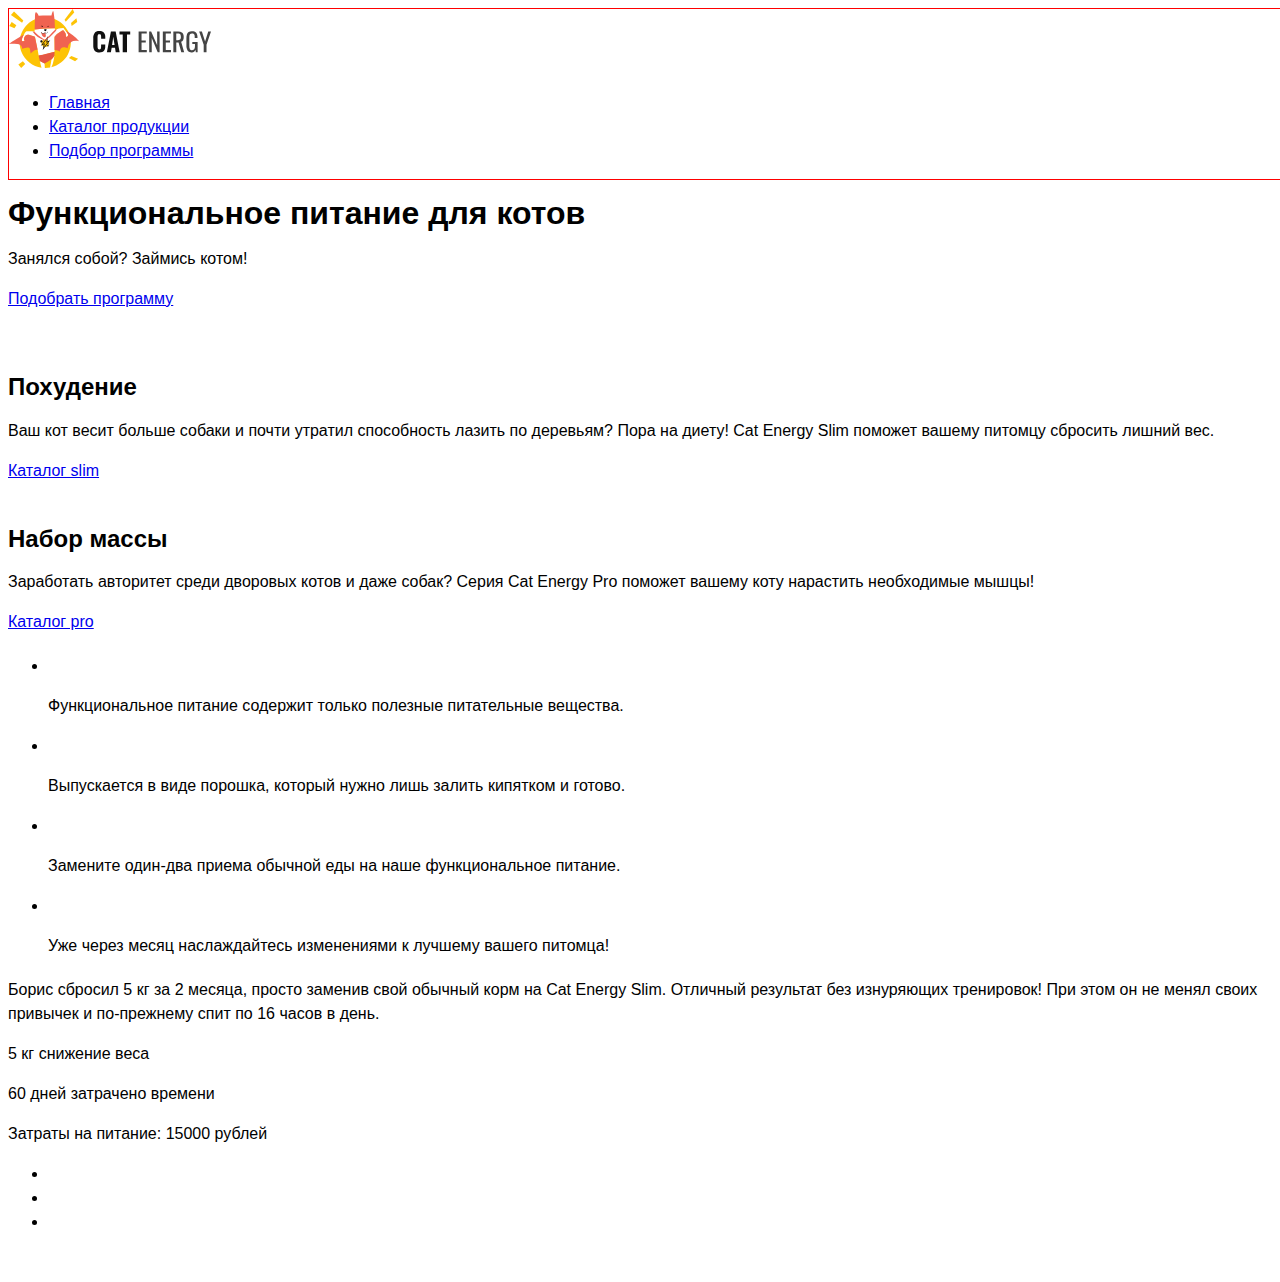
==== index.html @ 3c46f663 "test" ====
<!DOCTYPE html>
<html lang="ru">
  <head>
    <meta charset="utf-8">
    <meta name="viewport" content="width=device-width, initial-scale=1">
    <link rel="stylesheet" href="css/style.css">
    <title>Cat Energy</title>
  </head>
  <body>

    <header class="main-header wrapper">
      <div class="logo">
        <a href="#" class="logo__link">
          <img src="img/logo-desktop.svg" alt="Логотип" class="logo__img">
        </a>
      </div>
      <nav class="main-navigation">
        <ul class="navigation-list">
          <li class="navigation-list__item">
            <a href="#" class="navigation-list__link">Главная</a>
          </li>
          <li class="navigation-list__item">
            <a href="#" class="navigation-list__link">Каталог продукции</a>
          </li>
          <li class="navigation-list__item">
            <a href="#" class="navigation-list__link">Подбор программы</a>
          </li>
        </ul>
      </nav>
    </header>

    <section class="promo">
      <h1 class="promo__title">Функциональное питание для котов</h1>
      <p class="promo__text">Занялся собой? Займись котом!</p>
      <a href="#" class="promo__link">Подобрать программу</a>
    </section>

    <section class="programs">
      <h2 class="programs__section-title"></h2>
      <article class="programs__item">
        <img src="#" alt="" class="programs__logo">
        <h2 class="programs__title">Похудение</h2>
        <p class="programs__text">
          Ваш кот весит больше собаки и почти утратил способность
лазить по деревьям? Пора на диету! Cat Energy Slim поможет
вашему питомцу сбросить лишний вес.
        </p>
        <a href="#" class="programs__link">Каталог slim</a>
      </article>
      <article class="programs__item">
        <img src="#" alt="" class="programs__logo">
        <h2 class="programs__title">Набор массы</h2>
        <p class="programs__text">
          Заработать авторитет среди дворовых котов и даже собак?
Серия Cat Energy Pro поможет вашему коту нарастить
необходимые мышцы!
        </p>
        <a href="#" class="programs__link">Каталог pro</a>
      </article>
    </section>

    <section class="instructions">
      <h2 class="instructions__title"></h2>
      <ul class="instructions__list">
        <li class="instructions__item">
          <img src="#" alt="" class="instructions__logo">
          <p class="instructions__text">
            Функциональное питание содержит только полезные питательные вещества.
          </p>
        </li>
        <li class="instructions__item">
          <img src="#" alt="" class="instructions__logo">
          <p class="instructions__text">
            Выпускается в виде порошка, который нужно лишь залить кипятком и готово.
          </p>
        </li>
        <li class="instructions__item">
          <img src="#" alt="" class="instructions__logo">
          <p class="instructions__text">
            Замените один-два приема обычной еды на наше функциональное питание.
          </p>
        </li>
        <li class="instructions__item">
          <img src="#" alt="" class="instructions__logo">
          <p class="instructions__text">
            Уже через месяц наслаждайтесь изменениями к лучшему вашего питомца!
          </p>
        </li>
      </ul>
    </section>
    <section class="example">
      <h2 class="example__title"></h2>
      <div class="example__description-block">
        <p class="example__text">
          Борис сбросил 5 кг за 2 месяца, просто заменив свой
          обычный корм на Cat Energy Slim. Отличный результат
          без изнуряющих тренировок! При этом он не менял своих
          привычек и по-прежнему спит по 16 часов в день.
        </p>
        <p class="example__weight">5 кг снижение веса</p>
        <p class="example__time">60 дней затрачено времени</p>
        <p class="example__price">Затраты на питание: 15000 рублей</p>
      </div>
      <div class="example__slider-block"></div>
    </section>
    <section class="location">

    </section>
    <footer class="main-footer">
      <div class="footer-logo">

      </div>
      <div class="main-footer__social">
        <ul class="social">
          <li class="social__item">
            <a href="#" class="social__link"></a>
          </li>
          <li class="social__item">
            <a href="#" class="social__link"></a>
          </li>
          <li class="social__item">
            <a href="#" class="social__link"></a>
          </li>
        </ul>
      </div>
      <div class="main-footer__copyright">
        <a href="#" class="main-footer__academy">
          <img src="#" alt="" class="main-footer__academy-link">
        </a>
      </div>
    </footer>
  </body>
</html>
---- css/style.css ----
@font-face {
    font-family: "Oswald";
    src: url("../fonts/oswaldmedium.woff2") format("woff2"), 
    url("../fonts/oswaldmedium.woff") format("woff");
    font-weight: 500;
    font-style: normal;
    font-display: swap; 
}
  
  @font-face {
    font-family: "Oswald";
    src: url("../fonts/oswaldregular.woff2") format("woff2"), 
    url("../fonts/oswaldregular.woff") format("woff");
    font-weight: 400;
    font-style: normal;
    font-display: swap; 
}

body{
    font-family: Arial, Helvetica, sans-serif;
    font-size: 16px;
    line-height: 24px;
}

.wrapper{
    width: 1220px;
    margin: 0 auto;
}

.main-header{
    width: 1440px;
    border: 1px solid red;
}
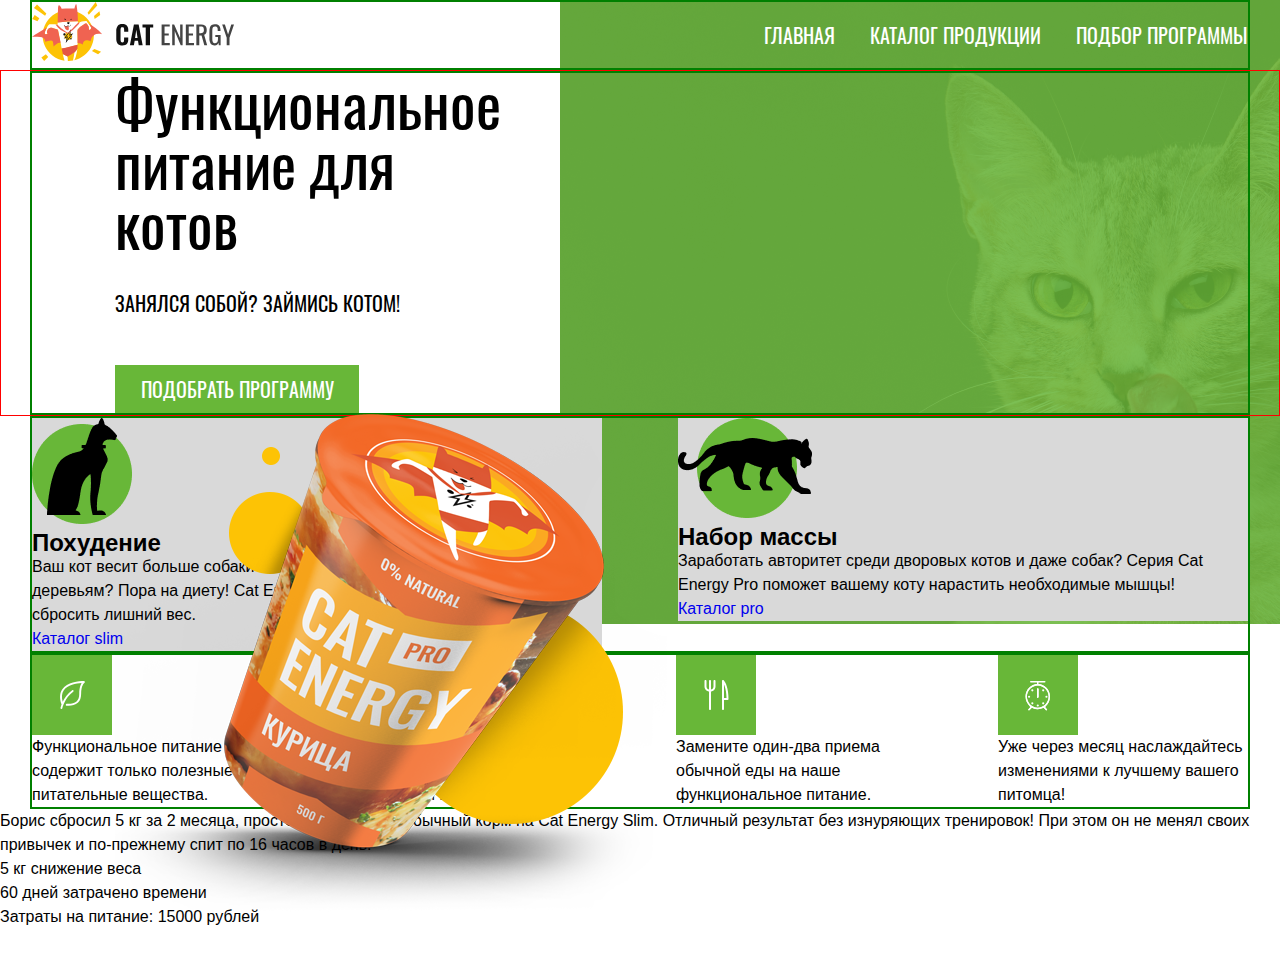
==== commit cfc62fe6: "test" ====
--- a/index.html
+++ b/index.html
@@ -30,58 +30,72 @@
     </header>
 
     <section class="promo">
-      <h1 class="promo__title">Функциональное питание для котов</h1>
-      <p class="promo__text">Занялся собой? Займись котом!</p>
-      <a href="#" class="promo__link">Подобрать программу</a>
+      <div class="promo__content wrapper">
+        <h1 class="promo__title title">Функциональное питание для котов</h1>
+        <p class="promo__text">Занялся собой? Займись котом!</p>
+        <a href="#" class="promo__link">Подобрать программу</a>
+        <img src="img/index-cat.png" alt="" class="promo__img">
+      </div>
+
     </section>
 
-    <section class="programs">
-      <h2 class="programs__section-title"></h2>
-      <article class="programs__item">
-        <img src="#" alt="" class="programs__logo">
-        <h2 class="programs__title">Похудение</h2>
-        <p class="programs__text">
-          Ваш кот весит больше собаки и почти утратил способность
-лазить по деревьям? Пора на диету! Cat Energy Slim поможет
-вашему питомцу сбросить лишний вес.
-        </p>
-        <a href="#" class="programs__link">Каталог slim</a>
-      </article>
-      <article class="programs__item">
-        <img src="#" alt="" class="programs__logo">
-        <h2 class="programs__title">Набор массы</h2>
-        <p class="programs__text">
-          Заработать авторитет среди дворовых котов и даже собак?
-Серия Cat Energy Pro поможет вашему коту нарастить
-необходимые мышцы!
-        </p>
-        <a href="#" class="programs__link">Каталог pro</a>
-      </article>
+    <section class="programs-section wrapper">
+      <h2 class="programs-section__title"></h2>
+      <ul class="programs-list">
+        <li class="programs-list__item">
+          <article class="programs-list__block">
+            <img src="img/cat_back.png" alt="" class="programs-list__logo" width="100" height="106">
+            <h2 class="programs-list__title">Похудение</h2>
+            <p class="programs-list__text">
+              Ваш кот весит больше собаки и почти утратил способность
+    лазить по деревьям? Пора на диету! Cat Energy Slim поможет
+    вашему питомцу сбросить лишний вес.
+            </p>
+            <a href="#" class="programs-list__link">Каталог slim</a>
+          </article>
+        </li>
+        <li class="programs-list__item">
+          <article class="programs-list__block">
+            <img src="img/cat_back2.png" alt="" class="programs-list__logo" width="134" height="100">
+            <h2 class="programs-list__title">Набор массы</h2>
+            <p class="programs-list__text">
+              Заработать авторитет среди дворовых котов и даже собак?
+    Серия Cat Energy Pro поможет вашему коту нарастить
+    необходимые мышцы!
+            </p>
+            <a href="#" class="programs-list__link">Каталог pro</a>
+          </article>
+        </li>
+      </ul>
     </section>
 
-    <section class="instructions">
+    <section class="instructions wrapper">
       <h2 class="instructions__title"></h2>
       <ul class="instructions__list">
         <li class="instructions__item">
-          <img src="#" alt="" class="instructions__logo">
+          <!-- <img src="#" alt="" class="instructions__logo"> -->
+          <div class="instructions__logo instructions__logo--leaf"></div>
           <p class="instructions__text">
             Функциональное питание содержит только полезные питательные вещества.
           </p>
         </li>
         <li class="instructions__item">
-          <img src="#" alt="" class="instructions__logo">
+          <!-- <img src="#" alt="" class="instructions__logo"> -->
+          <div class="instructions__logo instructions__logo--tub"></div>
           <p class="instructions__text">
             Выпускается в виде порошка, который нужно лишь залить кипятком и готово.
           </p>
         </li>
         <li class="instructions__item">
-          <img src="#" alt="" class="instructions__logo">
+          <!-- <img src="#" alt="" class="instructions__logo"> -->
+          <div class="instructions__logo instructions__logo--eat"></div>
           <p class="instructions__text">
             Замените один-два приема обычной еды на наше функциональное питание.
           </p>
         </li>
         <li class="instructions__item">
-          <img src="#" alt="" class="instructions__logo">
+          <!-- <img src="#" alt="" class="instructions__logo"> -->
+          <div class="instructions__logo instructions__logo--alarm"></div>
           <p class="instructions__text">
             Уже через месяц наслаждайтесь изменениями к лучшему вашего питомца!
           </p>
--- a/css/style.css
+++ b/css/style.css
@@ -16,18 +16,163 @@
     font-display: swap; 
 }
 
+:root {
+    --basic-green: #68B738;
+    --basic-white: #ffffff;
+    --basic-gray: #D9D9D9;
+}
+
+*{
+    margin: 0;
+    padding: 0;
+    list-style: none;
+    text-decoration: none;
+    box-sizing: border-box;
+}
+
 body{
     font-family: Arial, Helvetica, sans-serif;
     font-size: 16px;
     line-height: 24px;
+    font-weight: 400;
 }
 
 .wrapper{
     width: 1220px;
     margin: 0 auto;
+    border: 2px solid green
 }
 
+.title{
+    font-family: Oswald;
+    font-size: 60px;
+    line-height: 60px;
+    font-weight: 400;
+}
+
+
+/* main - header */
 .main-header{
-    width: 1440px;
+    display: flex;
+    justify-content: space-between;
+    align-items: center;
+    z-index: 2;
+}
+
+.navigation-list{
+    display: flex;
+}
+.navigation-list__item{
+    margin-right: 35px;
+}
+.navigation-list__item:last-child{
+    margin-right: 0;
+}
+.navigation-list__link{
+    font-family: Oswald;
+    font-size: 20px;
+    line-height: 30px;
+    text-transform: uppercase;
+    color: var(--basic-white);
+}
+
+
+/* promo */
+.promo{
     border: 1px solid red;
+}
+.promo::after{
+    content: '';
+    display: block;
+    width: 720px;
+    height: 624px;
+    position: absolute;
+    right: 0;
+    top: 0;
+    z-index: -1;
+    background-image: url(../img/index-background-img-green.png);
+}
+
+.promo__content{
+    padding-left: 83px;
+    padding-right: 83px;
+}
+.promo__title{
+    width: 414px;
+    margin-bottom: 40px;
+}
+.promo__text{
+    margin-bottom: 52px;
+    font-family: Oswald;
+    font-size: 20px;
+    line-height: 20px;
+    text-transform: uppercase;
+}
+
+.promo__link{
+    display: block;
+    width: 244px;
+    padding: 14px 0;
+    text-align: center;
+    font-family: Oswald;
+    font-size: 20px;
+    line-height: 20px;
+    text-transform: uppercase;
+    color: var(--basic-white);
+    background-color: var(--basic-green);
+}
+
+.promo__img{
+    position: absolute;
+}
+
+
+/* programs */
+.programs-list{
+    display: flex;
+    justify-content: space-between;
+}
+
+.programs-list__block{
+    width: 570px;
+    background-color: var(--basic-gray);
+}
+
+
+/* instructions */
+
+.instructions__list{
+    display: flex;
+    justify-content: space-between;
+}
+
+.instructions__item{
+    width: 250px;
+}
+
+.instructions__logo{
+    width: 80px;
+    height: 80px;
+    background-color: var(--basic-green);
+}
+
+.instructions__logo--leaf{
+    background-image: url(../img/icon_leaf.svg);
+    background-repeat: no-repeat;
+    background-position: center;
+}
+.instructions__logo--tub{
+    background-image: url(../img/icon_tub.svg);
+    background-repeat: no-repeat;
+    background-position: center;
+}
+.instructions__logo--eat{
+    background-image: url(../img/icon_eat.svg);
+    background-repeat: no-repeat;
+    background-position: center;
+}
+.instructions__logo--alarm{
+    background-image: url(../img/icon_alarm.svg);
+    background-repeat: no-repeat;
+    background-position: center;
 }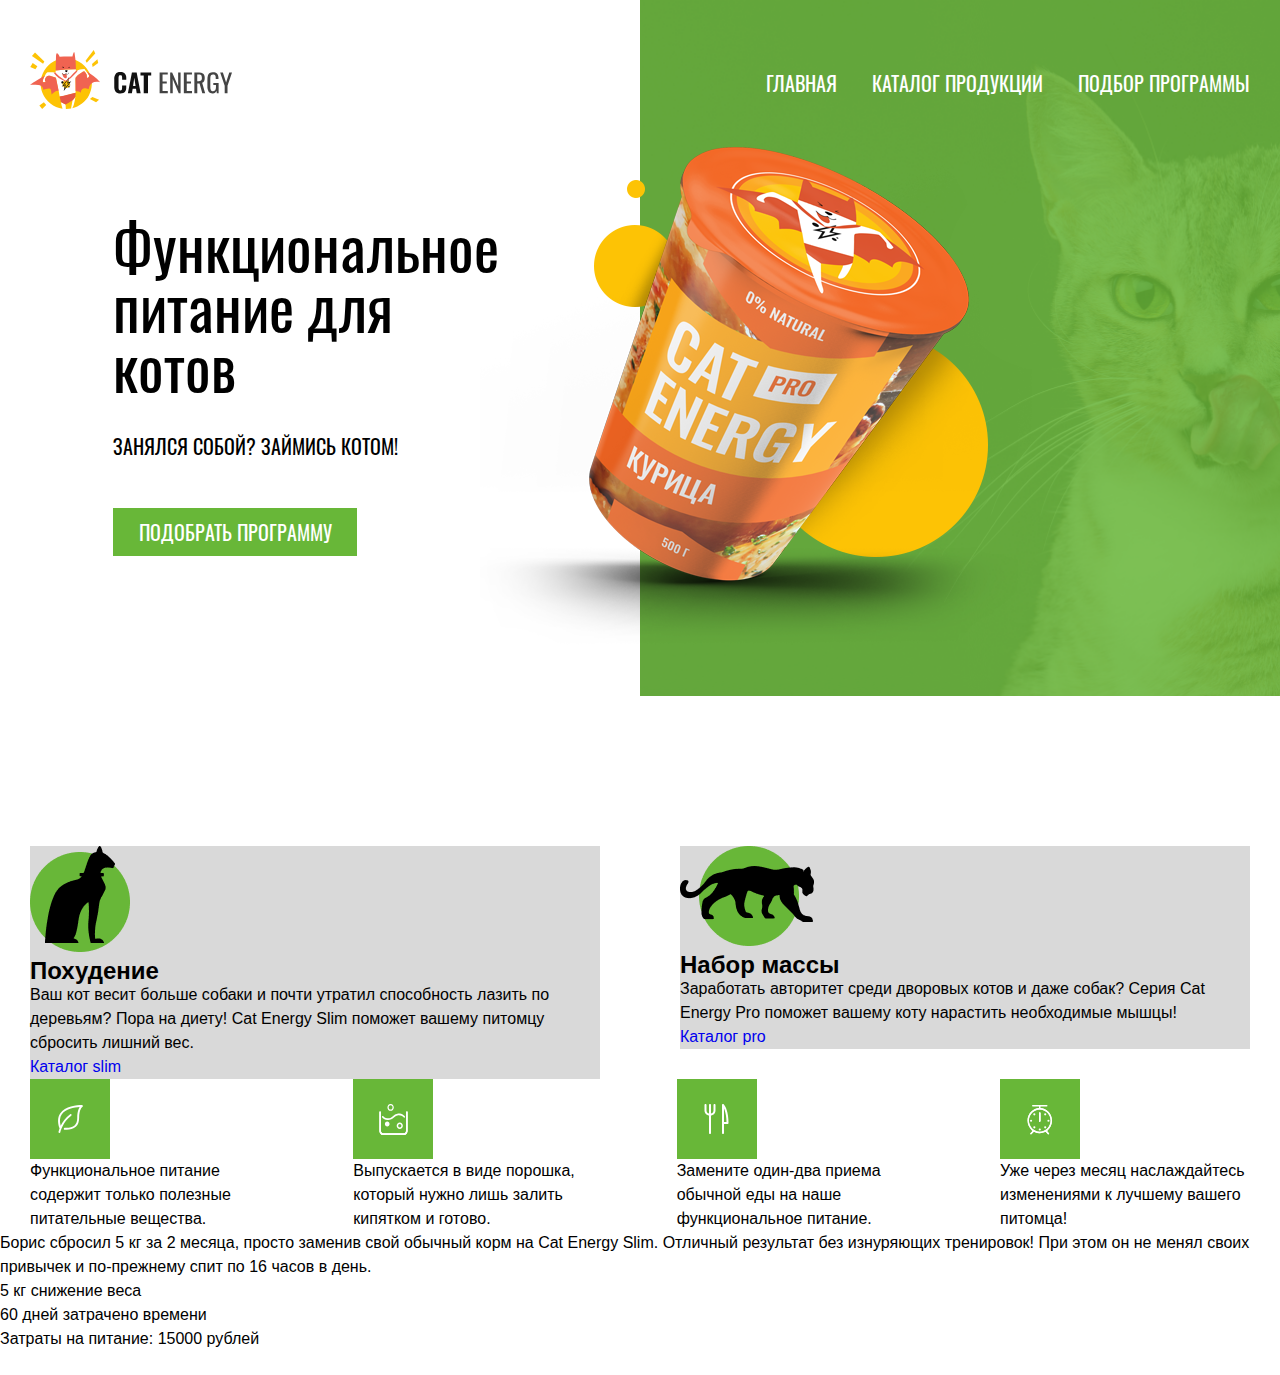
==== commit 4cc126df: "main" ====
--- a/index.html
+++ b/index.html
@@ -36,7 +36,6 @@
         <a href="#" class="promo__link">Подобрать программу</a>
         <img src="img/index-cat.png" alt="" class="promo__img">
       </div>
-
     </section>
 
     <section class="programs-section wrapper">
--- a/css/style.css
+++ b/css/style.css
@@ -20,6 +20,7 @@
     --basic-green: #68B738;
     --basic-white: #ffffff;
     --basic-gray: #D9D9D9;
+    --secondary-green: #5EAA2F;
 }
 
 *{
@@ -40,7 +41,6 @@
 .wrapper{
     width: 1220px;
     margin: 0 auto;
-    border: 2px solid green
 }
 
 .title{
@@ -56,6 +56,11 @@
     display: flex;
     justify-content: space-between;
     align-items: center;
+
+
+    padding-top: 50px;
+    /* position: relative;
+    top: 55px; */
     z-index: 2;
 }
 
@@ -74,26 +79,36 @@
     line-height: 30px;
     text-transform: uppercase;
     color: var(--basic-white);
-}
-
+    transition: 0.2s;
+}
+
+.navigation-list__link:hover{
+    opacity: 0.6;
+}
 
 /* promo */
 .promo{
-    border: 1px solid red;
+    padding-top: 100px;
+    padding-bottom: 140px;
+    margin-bottom: 150px;
 }
 .promo::after{
     content: '';
     display: block;
-    width: 720px;
-    height: 624px;
+    width: 50%;
+    min-height: 696px;
     position: absolute;
     right: 0;
     top: 0;
     z-index: -1;
     background-image: url(../img/index-background-img-green.png);
+    background-size: cover;
+
+    /* background-repeat: no-repeat; */
 }
 
 .promo__content{
+    position: relative;
     padding-left: 83px;
     padding-right: 83px;
 }
@@ -120,10 +135,17 @@
     text-transform: uppercase;
     color: var(--basic-white);
     background-color: var(--basic-green);
+    transition: 0.2s;
+}
+
+.promo__link:hover{
+    background-color: var(--secondary-green);
 }
 
 .promo__img{
     position: absolute;
+    top: -70px;
+    left: 450px;
 }
 
 
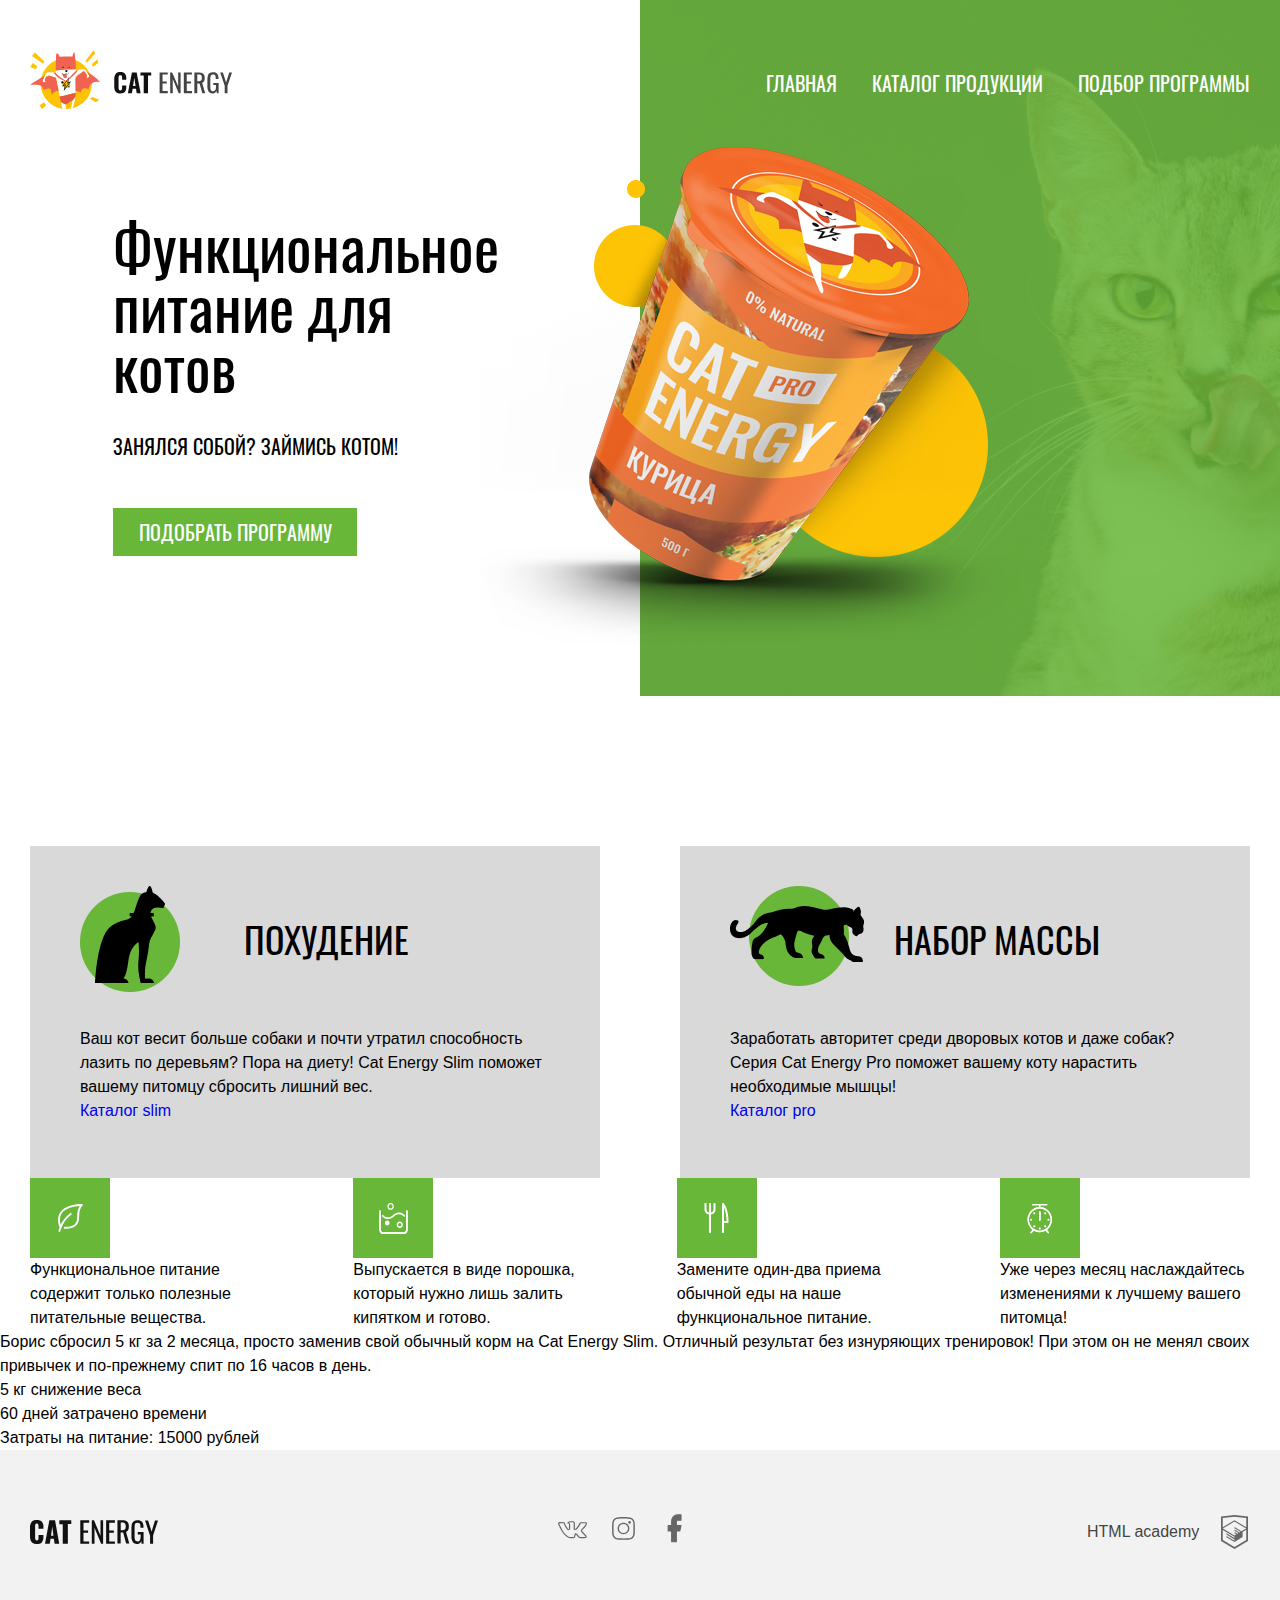
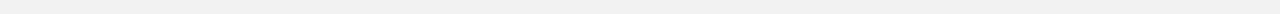
==== commit f94b93de: "footer" ====
--- a/index.html
+++ b/index.html
@@ -120,26 +120,43 @@
 
     </section>
     <footer class="main-footer">
-      <div class="footer-logo">
-
-      </div>
-      <div class="main-footer__social">
-        <ul class="social">
-          <li class="social__item">
-            <a href="#" class="social__link"></a>
-          </li>
-          <li class="social__item">
-            <a href="#" class="social__link"></a>
-          </li>
-          <li class="social__item">
-            <a href="#" class="social__link"></a>
-          </li>
-        </ul>
-      </div>
-      <div class="main-footer__copyright">
-        <a href="#" class="main-footer__academy">
-          <img src="#" alt="" class="main-footer__academy-link">
-        </a>
+      <div class="wrapper main-footer-content">
+        <img src="img/footer-logo-desktop.svg" alt="" class="main-footer__logo">
+        <div class="main-footer__social">
+          <ul class="social">
+            <li class="social__item">
+              <a href="#" class="social__link">
+                <svg width="30" height="22" viewBox="0 0 30 22" fill="none" xmlns="http://www.w3.org/2000/svg">
+                  <path d="M0.0914307 5.48988C0.0914307 4.63485 0.643326 4.17381 1.74712 4.10674L6.00052 4.13189C6.28599 4.13189 6.47629 4.25763 6.57145 4.50911C7.00916 5.76651 7.4992 6.85206 8.04158 7.76577C8.58397 8.67948 9.29287 9.7315 10.1683 10.9218C10.2444 11.0727 10.3681 11.1482 10.5394 11.1482C10.6726 11.1482 10.7773 11.0895 10.8534 10.9721L10.939 10.6955L10.9676 6.34491C10.9676 6.04313 10.8867 5.84195 10.7249 5.74136C10.5632 5.64077 10.2634 5.56532 9.82573 5.51503C9.48318 5.46473 9.3119 5.28031 9.3119 4.96177C9.3119 4.89471 9.32141 4.84442 9.34044 4.81089C9.74009 3.72114 10.8819 3.17627 12.766 3.17627L14.3646 3.15112C15.0878 3.15112 15.6872 3.31039 16.163 3.62893C16.6388 3.94747 16.8767 4.45043 16.8767 5.13781V10.8464C17.0099 10.9302 17.1336 10.9721 17.2478 10.9721C17.5332 10.9721 17.7806 10.8212 17.99 10.5195C20.0834 7.93761 21.2157 6.21079 21.387 5.33899C21.387 5.32223 21.406 5.28031 21.4441 5.21325C21.5773 4.96177 21.7962 4.74383 22.1007 4.55941C22.4051 4.37499 22.6716 4.24925 22.9 4.18219C22.9761 4.14866 23.0617 4.13189 23.1569 4.13189H27.5816L27.867 4.15704C28.2476 4.15704 28.5426 4.31631 28.752 4.63485C28.8281 4.73544 28.8804 4.84442 28.909 4.96177C28.9375 5.07913 28.9565 5.19649 28.966 5.31384C28.9756 5.4312 28.9803 5.49826 28.9803 5.51503V5.69106C28.8471 6.37844 28.5093 7.11192 27.9669 7.89151C27.4245 8.67109 26.7347 9.51355 25.8973 10.4189C25.06 11.3242 24.5366 11.9194 24.3273 12.2044C24.156 12.4056 24.0704 12.59 24.0704 12.7576C24.0704 12.8918 24.1465 13.0426 24.2987 13.2103L28.4665 17.8375C28.6949 18.1058 28.809 18.3992 28.809 18.7177C28.809 19.1033 28.6378 19.4218 28.2952 19.6733C27.9527 19.9248 27.5435 20.0673 27.0677 20.1008L26.5824 20.126H22.2434C22.2244 20.126 22.1863 20.1302 22.1292 20.1385C22.0721 20.1469 22.034 20.1511 22.015 20.1511C21.5963 20.1511 21.2062 19.9919 20.8446 19.6733C20.7114 19.5392 19.8169 18.55 18.1613 16.7059C18.0661 16.5885 17.9329 16.4795 17.7616 16.3789C17.6855 16.6472 17.5856 17.0328 17.4619 17.5357C17.3382 18.0387 17.2478 18.3992 17.1907 18.6171L17.105 19.0446C16.9147 19.6314 16.5151 19.9835 15.9061 20.1008L15.5065 20.126H12.7089C11.1293 20.126 9.55454 19.4889 7.98449 18.2147C6.41444 16.9406 5.0014 15.2934 3.74536 13.2732C2.48932 11.2529 1.31892 8.90162 0.234162 6.21917C0.139008 6.00122 0.0914307 5.75813 0.0914307 5.48988ZM17.2478 12.0032C16.8481 12.0032 16.4865 11.9068 16.163 11.714C15.8395 11.5212 15.6777 11.2571 15.6777 10.9218V5.13781C15.6777 4.8025 15.5826 4.5636 15.3923 4.42109C15.202 4.27859 14.8689 4.20734 14.3931 4.20734L12.766 4.25763C11.9477 4.25763 11.3292 4.38337 10.9105 4.63485C11.7479 4.98692 12.1665 5.55694 12.1665 6.34491V10.7709C12.1285 11.1901 11.9382 11.538 11.5956 11.8146C11.253 12.0912 10.8724 12.2295 10.4538 12.2295C9.88282 12.2295 9.44511 11.9864 9.14062 11.5002C7.65621 9.52193 6.55242 7.64422 5.82924 5.8671L5.57233 5.21325L1.77566 5.18811C1.52826 5.18811 1.39029 5.20068 1.36174 5.22583C1.3332 5.25098 1.31892 5.32223 1.31892 5.43958C1.31892 5.59047 1.33795 5.74974 1.37602 5.9174L1.97549 7.32568C3.57408 10.9637 5.31065 13.8306 7.18519 15.9263C9.05974 18.0219 10.901 19.0698 12.7089 19.0698H15.5635C15.6777 19.0698 15.7634 19.0404 15.8205 18.9817C15.8776 18.9231 15.9251 18.8099 15.9632 18.6422L16.0203 18.3908L16.5627 16.1778C16.7149 15.876 16.8481 15.6748 16.9623 15.5742C17.1717 15.3898 17.4191 15.2976 17.7045 15.2976C18.1613 15.2976 18.6275 15.5407 19.1033 16.0269L21.5297 18.7428C21.682 18.9608 21.8437 19.0698 22.015 19.0698H26.7252C27.2961 19.0698 27.5816 18.944 27.5816 18.6925C27.5816 18.6087 27.553 18.5249 27.4959 18.4411L23.3567 13.8893C23.0332 13.5372 22.8714 13.16 22.8714 12.7576C22.8714 12.3553 23.0237 11.9697 23.3281 11.6008C23.5755 11.2655 24.0561 10.7081 24.7697 9.92849C25.4834 9.1489 26.1067 8.41961 26.6395 7.74062C27.1724 7.06163 27.5245 6.4455 27.6957 5.89225L27.7814 5.56532C27.7623 5.53179 27.7528 5.47731 27.7528 5.40186C27.7528 5.32642 27.7433 5.26355 27.7243 5.21325H23.2425C22.957 5.31384 22.7287 5.46473 22.5574 5.66592L22.3861 6.14373C21.9103 7.30053 20.6638 9.08603 18.6465 11.5002C18.2469 11.8355 17.7806 12.0032 17.2478 12.0032Z"/>
+                  </svg>
+              </a>
+            </li>
+            <li class="social__item">
+              <a href="#" class="social__link">
+                <svg width="23" height="23" viewBox="0 0 23 23" fill="none" xmlns="http://www.w3.org/2000/svg">
+                  <path d="M11.4775 0.0898438C13.3942 0.0898438 14.959 0.112305 16.1719 0.157227C17.2051 0.202148 18.126 0.381836 18.9346 0.696289C19.7132 0.995768 20.387 1.43001 20.9561 1.99902C21.5251 2.56803 21.9593 3.24186 22.2588 4.02051C22.5732 4.8291 22.7529 5.75 22.7979 6.7832C22.8428 7.99609 22.8652 9.56087 22.8652 11.4775C22.8652 13.3942 22.8428 14.959 22.7979 16.1719C22.7529 17.2051 22.5732 18.126 22.2588 18.9346C21.9593 19.7132 21.5251 20.387 20.9561 20.9561C20.387 21.5251 19.7132 21.9593 18.9346 22.2588C18.126 22.5732 17.2051 22.7529 16.1719 22.7978C14.959 22.8428 13.3942 22.8652 11.4775 22.8652C9.56087 22.8652 7.99609 22.8428 6.7832 22.7978C5.75 22.7529 4.8291 22.5732 4.02051 22.2588C3.24186 21.9593 2.56803 21.5251 1.99902 20.9561C1.43001 20.387 0.995768 19.7132 0.696289 18.9346C0.381836 18.126 0.202148 17.2051 0.157227 16.1719C0.112305 14.959 0.0898438 13.3942 0.0898438 11.4775C0.0898438 9.56087 0.112305 7.99609 0.157227 6.7832C0.202148 5.75 0.381836 4.8291 0.696289 4.02051C0.995768 3.24186 1.43001 2.56803 1.99902 1.99902C2.56803 1.43001 3.24186 0.995768 4.02051 0.696289C4.8291 0.381836 5.75 0.202148 6.7832 0.157227C7.99609 0.112305 9.56087 0.0898438 11.4775 0.0898438ZM11.4775 1.57227C9.486 1.57227 7.86133 1.59473 6.60352 1.63965C5.79492 1.6696 5.04622 1.81185 4.35742 2.06641C3.2793 2.51562 2.51562 3.2793 2.06641 4.35742C1.81185 5.04622 1.6696 5.79492 1.63965 6.60352C1.59473 7.86133 1.57227 9.486 1.57227 11.4775C1.57227 13.4691 1.59473 15.0937 1.63965 16.3516C1.6696 17.1602 1.81185 17.9089 2.06641 18.5977C2.51562 19.6758 3.2793 20.4395 4.35742 20.8887C5.04622 21.1432 5.79492 21.2855 6.60352 21.3154C7.86133 21.3603 9.486 21.3828 11.4775 21.3828C13.4691 21.3828 15.0938 21.3603 16.3516 21.3154C17.1602 21.2855 17.9089 21.1432 18.5977 20.8887C19.6758 20.4395 20.4395 19.6758 20.8887 18.5977C21.1432 17.9089 21.2855 17.1602 21.3154 16.3516C21.3604 15.0937 21.3828 13.4691 21.3828 11.4775C21.3828 9.486 21.3604 7.86133 21.3154 6.60352C21.2855 5.79492 21.1432 5.04622 20.8887 4.35742C20.4395 3.2793 19.6758 2.51562 18.5977 2.06641C17.9089 1.81185 17.1602 1.6696 16.3516 1.63965C15.0938 1.59473 13.4691 1.57227 11.4775 1.57227ZM11.4775 16.0371C12.7354 16.0371 13.8097 15.5916 14.7007 14.7007C15.5916 13.8097 16.0371 12.7354 16.0371 11.4775C16.0371 10.2197 15.5916 9.14534 14.7007 8.25439C13.8097 7.36344 12.7354 6.91797 11.4775 6.91797C10.2197 6.91797 9.14534 7.36344 8.25439 8.25439C7.36344 9.14534 6.91797 10.2197 6.91797 11.4775C6.91797 12.7354 7.36344 13.8097 8.25439 14.7007C9.14534 15.5916 10.2197 16.0371 11.4775 16.0371ZM11.4775 5.63769C13.0947 5.63769 14.4723 6.20671 15.6104 7.34473C16.7484 8.48275 17.3174 9.86035 17.3174 11.4775C17.3174 13.0947 16.7484 14.4723 15.6104 15.6104C14.4723 16.7484 13.0947 17.3174 11.4775 17.3174C9.86035 17.3174 8.48275 16.7484 7.34473 15.6104C6.20671 14.4723 5.6377 13.0947 5.6377 11.4775C5.6377 9.86035 6.20671 8.48275 7.34473 7.34473C8.48275 6.20671 9.86035 5.63769 11.4775 5.63769ZM18.9346 5.41309C18.9346 5.78743 18.7998 6.10563 18.5303 6.36768C18.2607 6.62972 17.9313 6.76074 17.542 6.76074C17.1676 6.76074 16.8494 6.62972 16.5874 6.36768C16.3254 6.10563 16.1943 5.78743 16.1943 5.41309C16.1943 5.02376 16.3254 4.69434 16.5874 4.4248C16.8494 4.15527 17.1676 4.02051 17.542 4.02051C17.9163 4.02051 18.242 4.15902 18.519 4.43603C18.7961 4.71305 18.9346 5.03874 18.9346 5.41309Z"/>
+                  </svg>
+              </a>
+            </li>
+            <li class="social__item">
+              <a href="#" class="social__link">
+                <svg width="28" height="33" viewBox="0 0 28 33" fill="none" xmlns="http://www.w3.org/2000/svg">
+                  <path d="M21.0001 2.74976H17.5001C15.953 2.74976 14.4693 3.45999 13.3753 4.72423C12.2813 5.98846 11.6667 7.70313 11.6667 9.49103V13.5358H8.16675V18.9288H11.6667V29.7148H16.3334V18.9288H19.8334L21.0001 13.5358H16.3334V9.49103C16.3334 9.13345 16.4563 8.79051 16.6751 8.53767C16.8939 8.28482 17.1907 8.14277 17.5001 8.14277H21.0001V2.74976Z" stroke="#666666" stroke-width="1.1" stroke-linecap="round" stroke-linejoin="round"/>
+                </svg>
+              </a>
+            </li>
+          </ul>
+        </div>
+        <div class="main-footer__copyright">
+          <div class="copyright">
+            <a href="#" class="copyright__link">
+              <span class="copyright__text"><span>html</span> academy</span>
+              <svg width="27" height="34" viewBox="0 0 27 34" fill="none" xmlns="http://www.w3.org/2000/svg" class="copyright__logo">
+                <path d="M13.6426 0.0157537L13.5 0L0 1.40733V26.0129L13.5 34L27 26.0129V1.40733L13.6426 0.0157537ZM25.2344 25.0151L13.5 31.9573L1.76561 25.0151V14.9293L13.4507 21.8451L13.4701 23.0984L5.45351 18.3548L5.44295 19.5801L13.4894 24.3885L13.5088 25.675L5.46408 20.9174L5.45351 22.1427L13.5 26.9511L21.6239 22.1182V20.8929V16.909L25.2432 14.7595L25.2344 25.0151ZM25.2344 13.4519L22.0147 15.3319L20.5325 16.2071L13.4666 12.0201L13.456 13.2454L19.4957 16.818L19.4429 16.8495L19.3126 16.9247L18.4536 17.4166L13.4666 14.4689L13.456 15.6942L17.3921 18.0222L16.4591 18.6314L16.438 18.6436L13.4666 16.902L13.456 18.1273L15.4029 19.2615L13.4155 20.4483L1.7973 13.5762L13.4349 6.61831L25.2344 13.4519ZM25.2344 12.2266L13.4401 5.31075L1.76561 12.2196V2.9897L13.5 1.76442L25.2344 2.9897V12.2266Z"/>
+              </svg>
+            </a>
+          </div>
+        </div>
       </div>
     </footer>
   </body>
--- a/css/style.css
+++ b/css/style.css
@@ -156,8 +156,27 @@
 }
 
 .programs-list__block{
+    position: relative;
     width: 570px;
+    padding-top: 75px;
+    padding-left: 50px;
+    padding-bottom: 55px;
+    padding-right: 50px;
     background-color: var(--basic-gray);
+}
+
+.programs-list__logo{
+    position: absolute;
+    top: 40px;
+}
+.programs-list__title{
+    padding-left: 164px;
+    margin-bottom: 70px;
+    font-family: Oswald;
+    font-size: 36px;
+    line-height: 36px;
+    font-weight: 400;
+    text-transform: uppercase;
 }
 
 
@@ -197,4 +216,58 @@
     background-image: url(../img/icon_alarm.svg);
     background-repeat: no-repeat;
     background-position: center;
+}
+
+
+/* footer */
+
+.main-footer{
+    background-color: #F2F2F2;
+}
+
+.main-footer-content{
+    display: flex;
+    justify-content: space-between;
+    align-items: center;
+    padding-top: 62px;
+    padding-bottom: 62px;
+}
+.social{
+    display: flex;
+    justify-content: space-between;
+    align-items: center;
+    width: 130px;
+}
+
+.social__link svg{
+    fill: #666666;
+}
+
+.social__link:hover svg{
+    fill: var(--basic-green);
+}
+
+.copyright{
+    width: 163px;
+}
+.copyright__text{
+    color: #444444;
+    font-weight: 400;
+}
+.copyright__text span{
+    text-transform: uppercase;
+}
+
+.copyright__link{
+    display: flex;
+    align-items: center;
+    column-gap: 22px;
+}
+
+.copyright__link .copyright__logo{
+    fill: #666666;
+}
+
+.copyright__link:hover .copyright__logo{
+    fill: var(--basic-green);
 }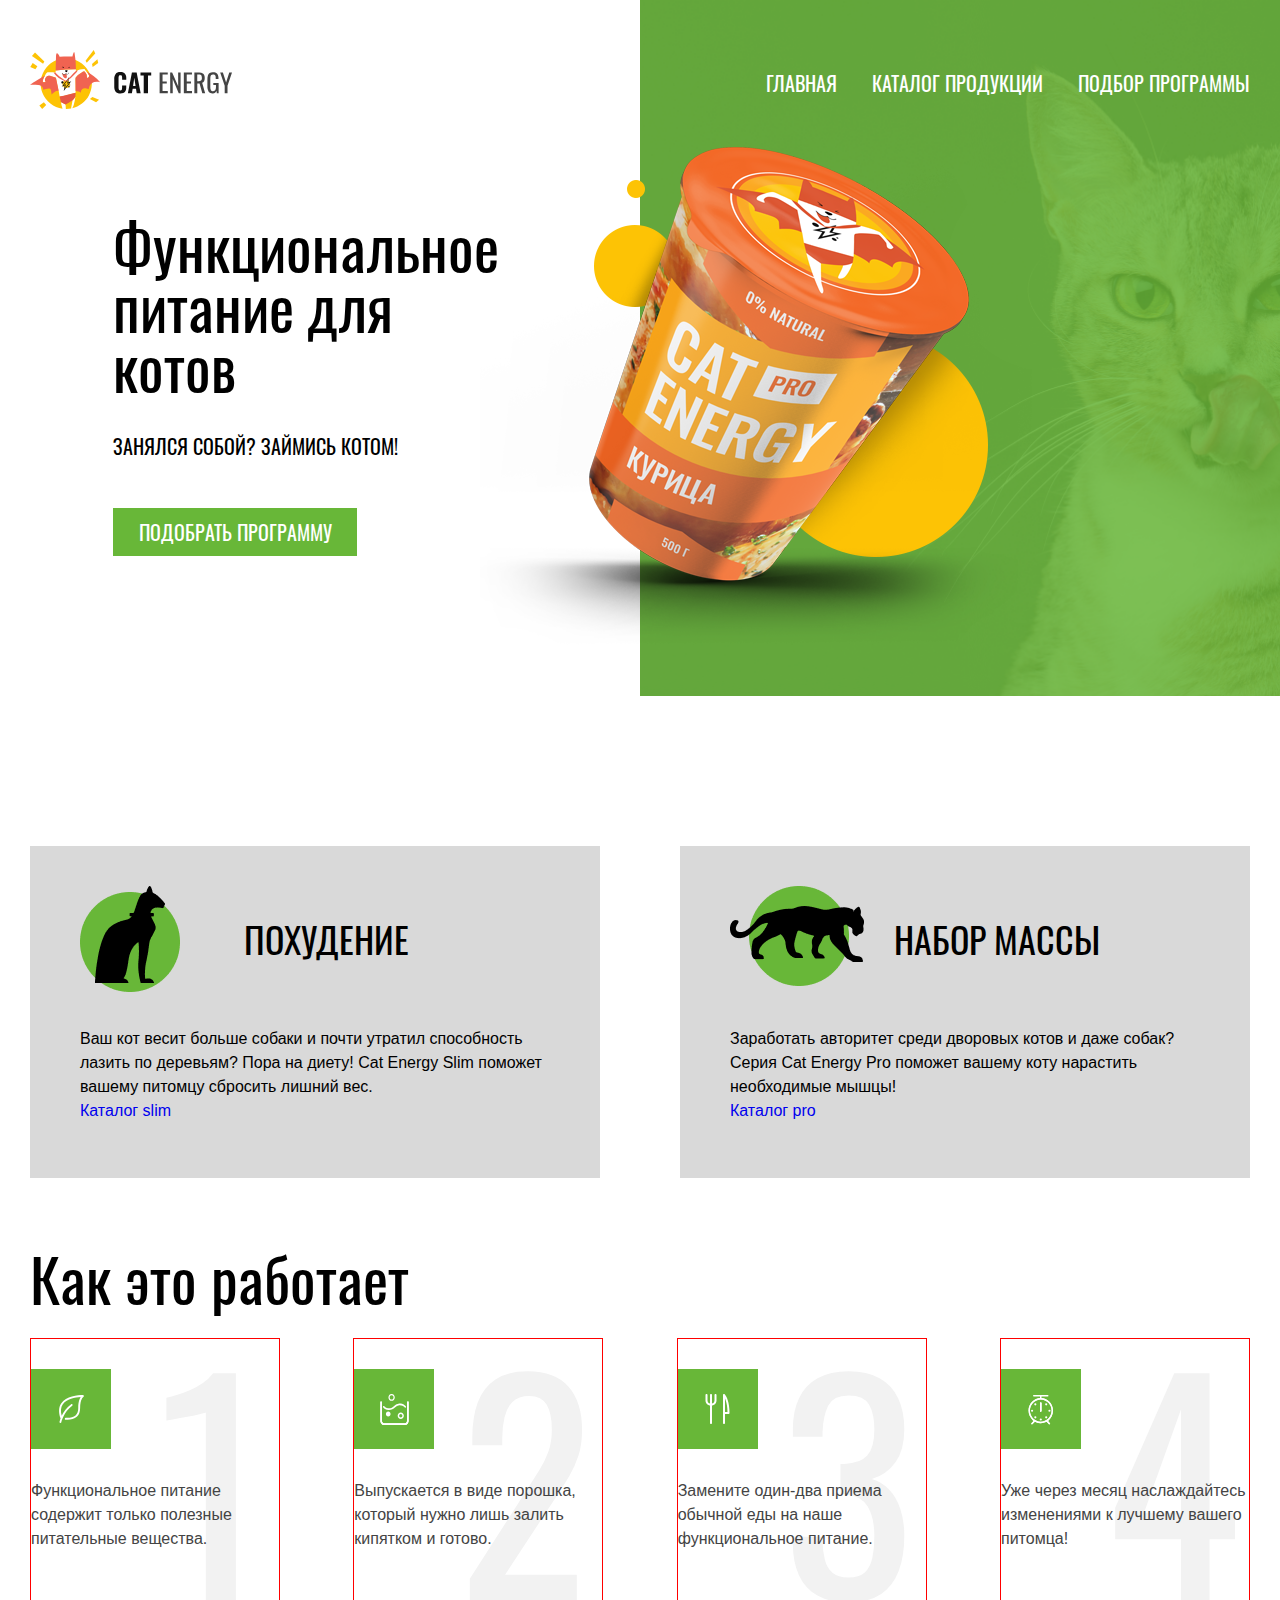
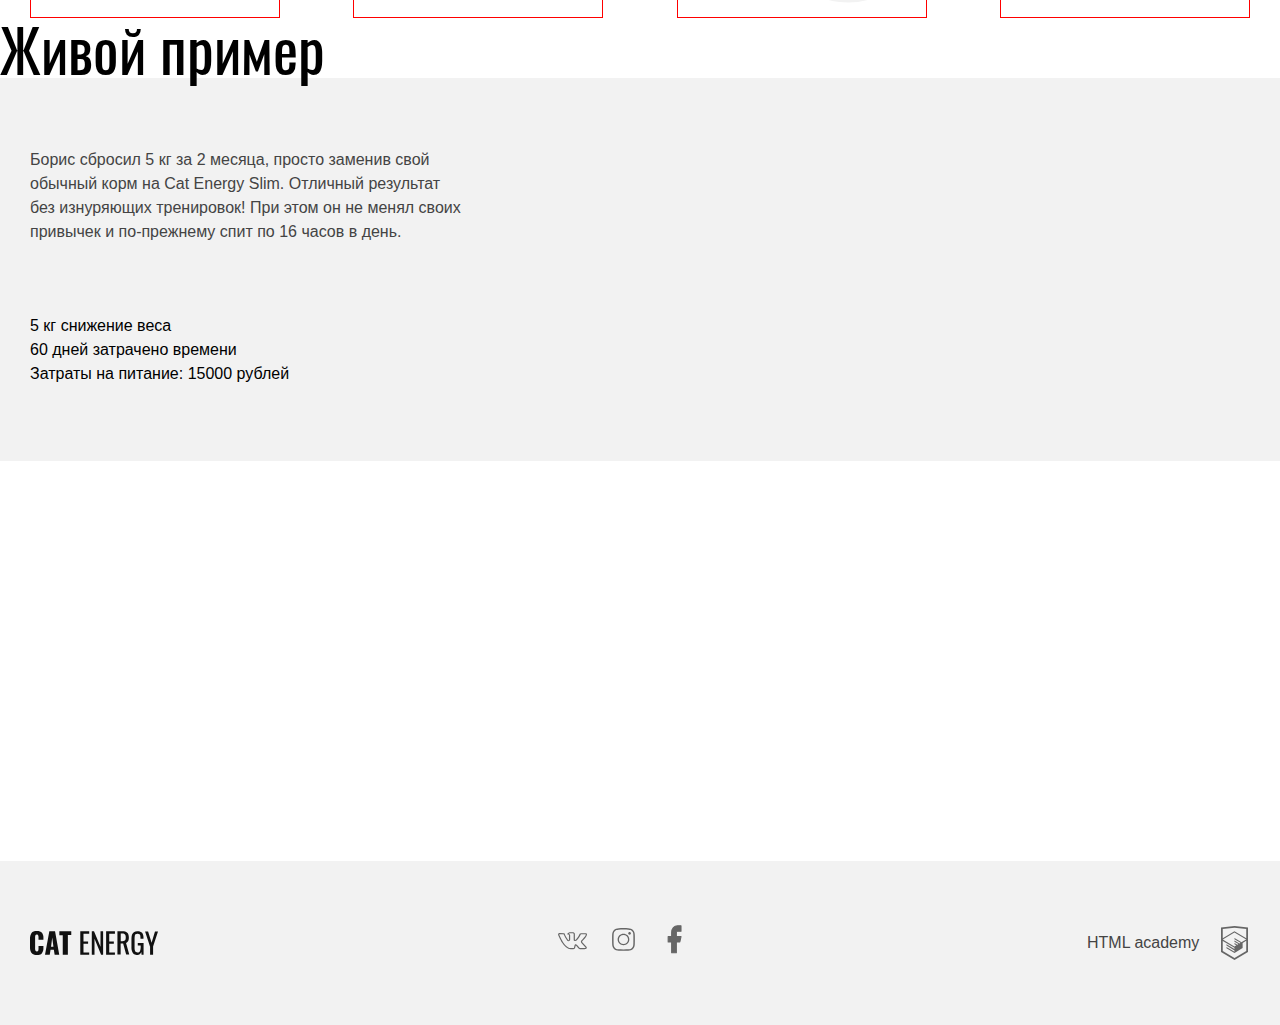
==== commit a6c22833: "catalog" ====
--- a/index.html
+++ b/index.html
@@ -6,7 +6,7 @@
     <link rel="stylesheet" href="css/style.css">
     <title>Cat Energy</title>
   </head>
-  <body>
+  <body class="main-page">
 
     <header class="main-header wrapper">
       <div class="logo">
@@ -20,7 +20,7 @@
             <a href="#" class="navigation-list__link">Главная</a>
           </li>
           <li class="navigation-list__item">
-            <a href="#" class="navigation-list__link">Каталог продукции</a>
+            <a href="catalog.html" class="navigation-list__link">Каталог продукции</a>
           </li>
           <li class="navigation-list__item">
             <a href="#" class="navigation-list__link">Подбор программы</a>
@@ -39,12 +39,12 @@
     </section>
 
     <section class="programs-section wrapper">
-      <h2 class="programs-section__title"></h2>
+      <h2 class="programs-section__title title"></h2>
       <ul class="programs-list">
         <li class="programs-list__item">
           <article class="programs-list__block">
             <img src="img/cat_back.png" alt="" class="programs-list__logo" width="100" height="106">
-            <h2 class="programs-list__title">Похудение</h2>
+            <h3 class="programs-list__title">Похудение</h3>
             <p class="programs-list__text">
               Ваш кот весит больше собаки и почти утратил способность
     лазить по деревьям? Пора на диету! Cat Energy Slim поможет
@@ -56,7 +56,7 @@
         <li class="programs-list__item">
           <article class="programs-list__block">
             <img src="img/cat_back2.png" alt="" class="programs-list__logo" width="134" height="100">
-            <h2 class="programs-list__title">Набор массы</h2>
+            <h3 class="programs-list__title">Набор массы</h3>
             <p class="programs-list__text">
               Заработать авторитет среди дворовых котов и даже собак?
     Серия Cat Energy Pro поможет вашему коту нарастить
@@ -69,30 +69,30 @@
     </section>
 
     <section class="instructions wrapper">
-      <h2 class="instructions__title"></h2>
+      <h2 class="instructions__title title">Как это работает</h2>
       <ul class="instructions__list">
-        <li class="instructions__item">
+        <li class="instructions__item instructions__item--1">
           <!-- <img src="#" alt="" class="instructions__logo"> -->
           <div class="instructions__logo instructions__logo--leaf"></div>
           <p class="instructions__text">
             Функциональное питание содержит только полезные питательные вещества.
           </p>
         </li>
-        <li class="instructions__item">
+        <li class="instructions__item instructions__item--2">
           <!-- <img src="#" alt="" class="instructions__logo"> -->
           <div class="instructions__logo instructions__logo--tub"></div>
           <p class="instructions__text">
             Выпускается в виде порошка, который нужно лишь залить кипятком и готово.
           </p>
         </li>
-        <li class="instructions__item">
+        <li class="instructions__item instructions__item--3">
           <!-- <img src="#" alt="" class="instructions__logo"> -->
           <div class="instructions__logo instructions__logo--eat"></div>
           <p class="instructions__text">
             Замените один-два приема обычной еды на наше функциональное питание.
           </p>
         </li>
-        <li class="instructions__item">
+        <li class="instructions__item instructions__item--4">
           <!-- <img src="#" alt="" class="instructions__logo"> -->
           <div class="instructions__logo instructions__logo--alarm"></div>
           <p class="instructions__text">
@@ -102,20 +102,27 @@
       </ul>
     </section>
     <section class="example">
-      <h2 class="example__title"></h2>
-      <div class="example__description-block">
-        <p class="example__text">
-          Борис сбросил 5 кг за 2 месяца, просто заменив свой
-          обычный корм на Cat Energy Slim. Отличный результат
-          без изнуряющих тренировок! При этом он не менял своих
-          привычек и по-прежнему спит по 16 часов в день.
-        </p>
-        <p class="example__weight">5 кг снижение веса</p>
-        <p class="example__time">60 дней затрачено времени</p>
-        <p class="example__price">Затраты на питание: 15000 рублей</p>
-      </div>
-      <div class="example__slider-block"></div>
+        <div class="example__title-block">
+          <h2 class="example__title title">Живой пример</h2>
+        </div>
+        <div class="wrapper">
+         <div class="example__description-block">
+           <p class="example__text">
+            Борис сбросил 5 кг за 2 месяца, просто заменив свой
+            обычный корм на Cat Energy Slim. Отличный результат
+            без изнуряющих тренировок! При этом он не менял своих
+            привычек и по-прежнему спит по 16 часов в день.
+           </p>
+
+           <p class="example__weight">5 кг снижение веса</p>
+           <p class="example__time">60 дней затрачено времени</p>
+           <p class="example__price">Затраты на питание: 15000 рублей</p>
+         </div>
+        </div>
+        <div class="example__slider-block"></div>
+      
     </section>
+
     <section class="location">
 
     </section>
--- a/css/style.css
+++ b/css/style.css
@@ -20,7 +20,10 @@
     --basic-green: #68B738;
     --basic-white: #ffffff;
     --basic-gray: #D9D9D9;
+    --secondary-gray: #f2f2f2;
     --secondary-green: #5EAA2F;
+    --basic-black: #000000;
+    --light-dark: #444444;
 }
 
 *{
@@ -36,6 +39,7 @@
     font-size: 16px;
     line-height: 24px;
     font-weight: 400;
+    color: var(--basic-black);
 }
 
 .wrapper{
@@ -150,6 +154,10 @@
 
 
 /* programs */
+.programs-section{
+    /* padding-top: 80px; */
+    padding-bottom: 70px;
+}
 .programs-list{
     display: flex;
     justify-content: space-between;
@@ -182,18 +190,54 @@
 
 /* instructions */
 
+.instructions__title{
+    margin-bottom: 30px;
+}
+
 .instructions__list{
     display: flex;
     justify-content: space-between;
 }
 
 .instructions__item{
+    position: relative;
     width: 250px;
+    min-height: 280px;
+    padding-top: 30px;
+    border: 1px solid red;
+}
+
+.instructions__item::after{
+    content: '';
+    display: block;
+    position: absolute;
+    right: 10px;
+    top: -5px;
+    font-family: Oswald;
+    font-size: 280px;
+    line-height: 280px;
+    font-weight: 400;
+    color: var(--secondary-gray);
+    z-index: -1;
+}
+
+.instructions__item--1::after{
+    content: '1';
+}
+.instructions__item--2::after{
+    content: '2';
+}
+.instructions__item--3::after{
+    content: '3';
+}
+.instructions__item--4::after{
+    content: '4';
 }
 
 .instructions__logo{
     width: 80px;
     height: 80px;
+    margin-bottom: 30px;
     background-color: var(--basic-green);
 }
 
@@ -218,11 +262,40 @@
     background-position: center;
 }
 
+.instructions__text{
+    color: var(--light-dark);
+}
+
+/* example */
+
+.example{
+    background-color: var(--secondary-gray);
+}
+
+.example__title-block{
+    background-color: var(--basic-white);
+}
+
+.example__description-block{
+    width: 436px;
+    padding-top: 70px;
+    padding-bottom: 75px;
+}
+
+.example__text{
+    margin-bottom: 70px;
+    color: var(--light-dark);
+}
+/* location */
+
+.location{
+    min-height: 400px;
+}
 
 /* footer */
 
 .main-footer{
-    background-color: #F2F2F2;
+    background-color: var(--secondary-gray);
 }
 
 .main-footer-content{
@@ -270,4 +343,29 @@
 
 .copyright__link:hover .copyright__logo{
     fill: var(--basic-green);
+}
+
+
+
+
+/****************/
+/* Catalog page */
+/****************/
+
+
+.catalog-page .navigation-list__link{
+    color: #111111;
+    transition: 0.2s;
+}
+
+.catalog{
+    display: flex;
+    justify-content: space-between;
+    flex-wrap: wrap;
+    row-gap: 63px;
+}
+
+.card{
+    width: 245px;
+    background-color: var(--secondary-gray);
 }